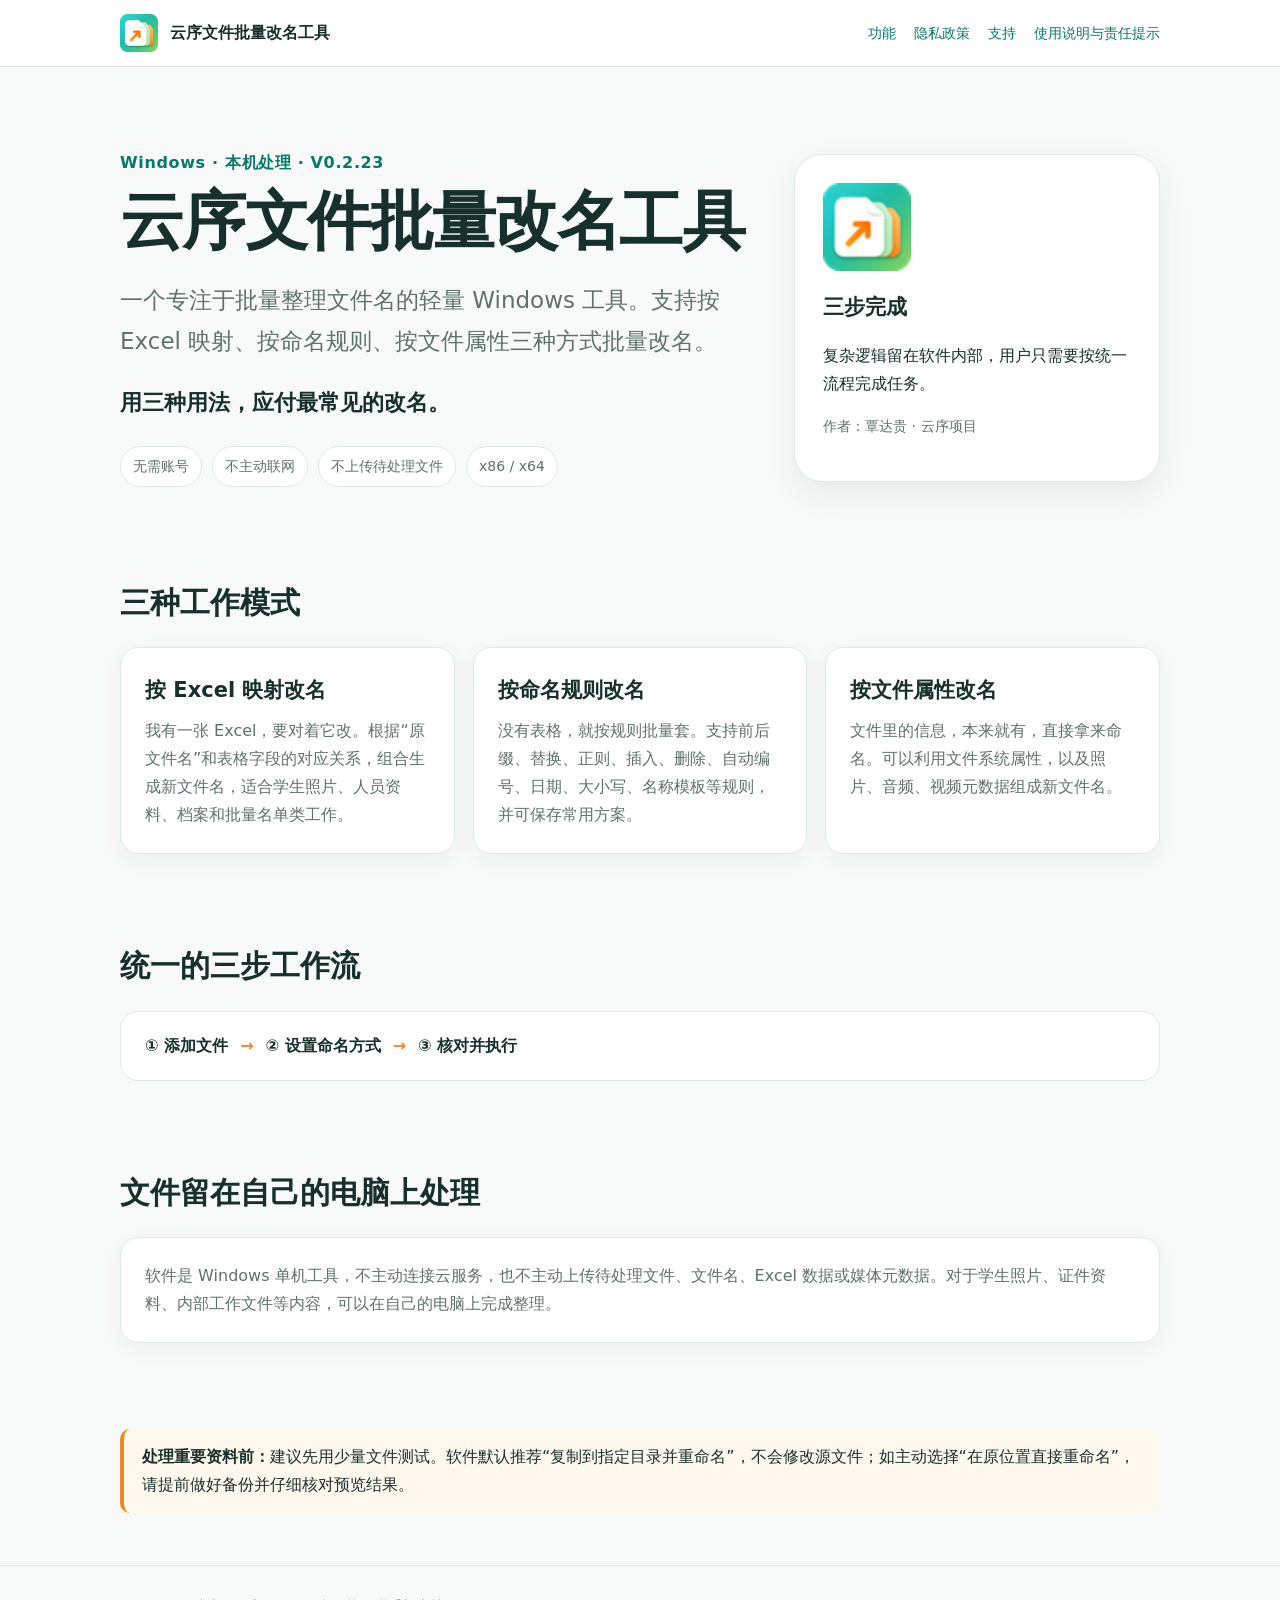
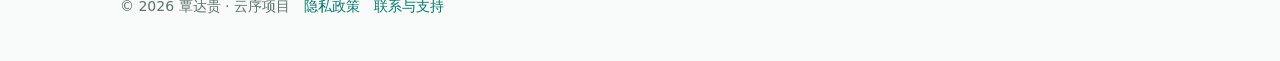
==== index.html @ 3ac27c0e "Initial website for 云序文件批量改名工具" ====
<!doctype html>
<html lang="zh-CN">
<head>
  <meta charset="utf-8">
  <meta name="viewport" content="width=device-width, initial-scale=1">
  <meta name="description" content="云序文件批量改名工具：支持 Excel 映射、命名规则、文件属性三种模式的离线 Windows 批量改名工具。">
  <title>云序文件批量改名工具</title>
  <link rel="icon" href="assets/store-logo.png">
  <link rel="stylesheet" href="assets/style.css">
</head>
<body>
<header class="topbar">
  <div class="wrap nav">
    <a class="brand" href="index.html"><img src="assets/store-logo.png" alt="云序文件批量改名工具图标"><span>云序文件批量改名工具</span></a>
    <nav class="links" aria-label="主导航"><a href="#features">功能</a><a href="privacy.html">隐私政策</a><a href="support.html">支持</a><a href="terms.html">使用说明与责任提示</a></nav>
  </div>
</header>
<main>
  <section class="hero">
    <div class="wrap hero-grid">
      <div>
        <div class="eyebrow">Windows · 本机处理 · V0.2.23</div>
        <h1>云序文件批量改名工具</h1>
        <p class="lead">一个专注于批量整理文件名的轻量 Windows 工具。支持按 Excel 映射、按命名规则、按文件属性三种方式批量改名。</p>
        <div class="slogan">用三种用法，应付最常见的改名。</div>
        <div class="badges"><span class="badge">无需账号</span><span class="badge">不主动联网</span><span class="badge">不上传待处理文件</span><span class="badge">x86 / x64</span></div>
      </div>
      <aside class="hero-card">
        <img src="assets/store-logo.png" alt="应用图标">
        <h3>三步完成</h3>
        <p>复杂逻辑留在软件内部，用户只需要按统一流程完成任务。</p>
        <p class="meta">作者：覃达贵 · 云序项目</p>
      </aside>
    </div>
  </section>

  <section id="features">
    <div class="wrap">
      <h2>三种工作模式</h2>
      <div class="grid3">
        <article class="card"><h3>按 Excel 映射改名</h3><p>我有一张 Excel，要对着它改。根据“原文件名”和表格字段的对应关系，组合生成新文件名，适合学生照片、人员资料、档案和批量名单类工作。</p></article>
        <article class="card"><h3>按命名规则改名</h3><p>没有表格，就按规则批量套。支持前后缀、替换、正则、插入、删除、自动编号、日期、大小写、名称模板等规则，并可保存常用方案。</p></article>
        <article class="card"><h3>按文件属性改名</h3><p>文件里的信息，本来就有，直接拿来命名。可以利用文件系统属性，以及照片、音频、视频元数据组成新文件名。</p></article>
      </div>
    </div>
  </section>

  <section>
    <div class="wrap">
      <h2>统一的三步工作流</h2>
      <div class="stepbar"><div class="step">① 添加文件</div><div class="arrow">→</div><div class="step">② 设置命名方式</div><div class="arrow">→</div><div class="step">③ 核对并执行</div></div>
    </div>
  </section>

  <section>
    <div class="wrap">
      <h2>文件留在自己的电脑上处理</h2>
      <div class="card">
        <p>软件是 Windows 单机工具，不主动连接云服务，也不主动上传待处理文件、文件名、Excel 数据或媒体元数据。对于学生照片、证件资料、内部工作文件等内容，可以在自己的电脑上完成整理。</p>
      </div>
    </div>
  </section>

  <section>
    <div class="wrap">
      <div class="note"><strong>处理重要资料前：</strong>建议先用少量文件测试。软件默认推荐“复制到指定目录并重命名”，不会修改源文件；如主动选择“在原位置直接重命名”，请提前做好备份并仔细核对预览结果。</div>
    </div>
  </section>
</main>
<footer><div class="wrap">© 2026 覃达贵 · 云序项目　<a href="privacy.html">隐私政策</a>　<a href="support.html">联系与支持</a></div></footer>
</body>
</html>
---- assets/style.css ----
:root {
  --bg: #f7faf9;
  --surface: #ffffff;
  --text: #17302b;
  --muted: #60716c;
  --line: #dfe8e5;
  --brand: #0f9f8d;
  --brand-dark: #08786b;
  --accent: #ed8a24;
  --shadow: 0 12px 32px rgba(24, 58, 51, 0.08);
  --radius: 18px;
}
* { box-sizing: border-box; }
html { scroll-behavior: smooth; }
body {
  margin: 0;
  font-family: "Segoe UI", "Microsoft YaHei UI", "Microsoft YaHei", system-ui, -apple-system, sans-serif;
  color: var(--text);
  background: var(--bg);
  line-height: 1.75;
}
a { color: var(--brand-dark); text-decoration: none; }
a:hover { text-decoration: underline; }
.wrap { width: min(1040px, calc(100% - 32px)); margin: 0 auto; }
.topbar {
  position: sticky; top: 0; z-index: 10;
  background: rgba(255,255,255,.92); backdrop-filter: blur(10px);
  border-bottom: 1px solid var(--line);
}
.nav { min-height: 66px; display: flex; align-items: center; justify-content: space-between; gap: 20px; }
.brand { display: flex; align-items: center; gap: 12px; font-weight: 700; color: var(--text); }
.brand img { width: 38px; height: 38px; }
.links { display: flex; flex-wrap: wrap; gap: 18px; font-size: 14px; }
.hero { padding: 82px 0 56px; }
.hero-grid { display: grid; grid-template-columns: 1.4fr .8fr; gap: 34px; align-items: center; }
.eyebrow { color: var(--brand-dark); font-weight: 700; letter-spacing: .04em; }
h1 { margin: 8px 0 16px; font-size: clamp(38px, 7vw, 64px); line-height: 1.13; letter-spacing: -.025em; }
.lead { font-size: clamp(18px, 2.4vw, 23px); color: var(--muted); max-width: 740px; }
.slogan { margin-top: 22px; font-size: 22px; font-weight: 700; }
.hero-card { background: var(--surface); border: 1px solid var(--line); border-radius: 28px; box-shadow: var(--shadow); padding: 28px; }
.hero-card img { width: 88px; height: 88px; display: block; margin-bottom: 18px; image-rendering: auto; }
.badges { display: flex; flex-wrap: wrap; gap: 10px; margin-top: 24px; }
.badge { border: 1px solid var(--line); background: #fff; border-radius: 999px; padding: 7px 12px; font-size: 14px; color: var(--muted); }
section { padding: 34px 0 52px; }
h2 { font-size: 30px; margin: 0 0 18px; }
h3 { margin: 0 0 8px; font-size: 21px; }
.grid3 { display: grid; grid-template-columns: repeat(3, 1fr); gap: 18px; }
.card { background: var(--surface); border: 1px solid var(--line); border-radius: var(--radius); padding: 24px; box-shadow: 0 6px 22px rgba(24,58,51,.05); }
.card p { margin: 0; color: var(--muted); }
.stepbar { display: grid; grid-template-columns: repeat(5, auto); gap: 12px; align-items: center; justify-content: start; background: var(--surface); border: 1px solid var(--line); border-radius: var(--radius); padding: 20px 24px; }
.step { font-weight: 700; }
.arrow { color: var(--accent); font-weight: 700; }
.note { border-left: 4px solid var(--accent); padding: 14px 18px; background: #fff8ef; border-radius: 10px; }
.page-head { padding: 54px 0 20px; }
.content { background: var(--surface); border: 1px solid var(--line); border-radius: var(--radius); padding: 28px clamp(20px, 4vw, 42px); margin-bottom: 48px; }
.content h2 { font-size: 24px; margin-top: 34px; }
.content h2:first-child { margin-top: 0; }
.content ul { padding-left: 1.4em; }
.meta { color: var(--muted); font-size: 14px; }
code { background: #eef5f3; padding: 2px 6px; border-radius: 6px; word-break: break-word; }
footer { border-top: 1px solid var(--line); padding: 28px 0 42px; color: var(--muted); font-size: 14px; }
@media (max-width: 760px) {
  .links { gap: 12px; }
  .hero { padding-top: 54px; }
  .hero-grid, .grid3 { grid-template-columns: 1fr; }
  .hero-card { order: -1; }
  .stepbar { grid-template-columns: 1fr; }
  .arrow { transform: rotate(90deg); width: max-content; }
}
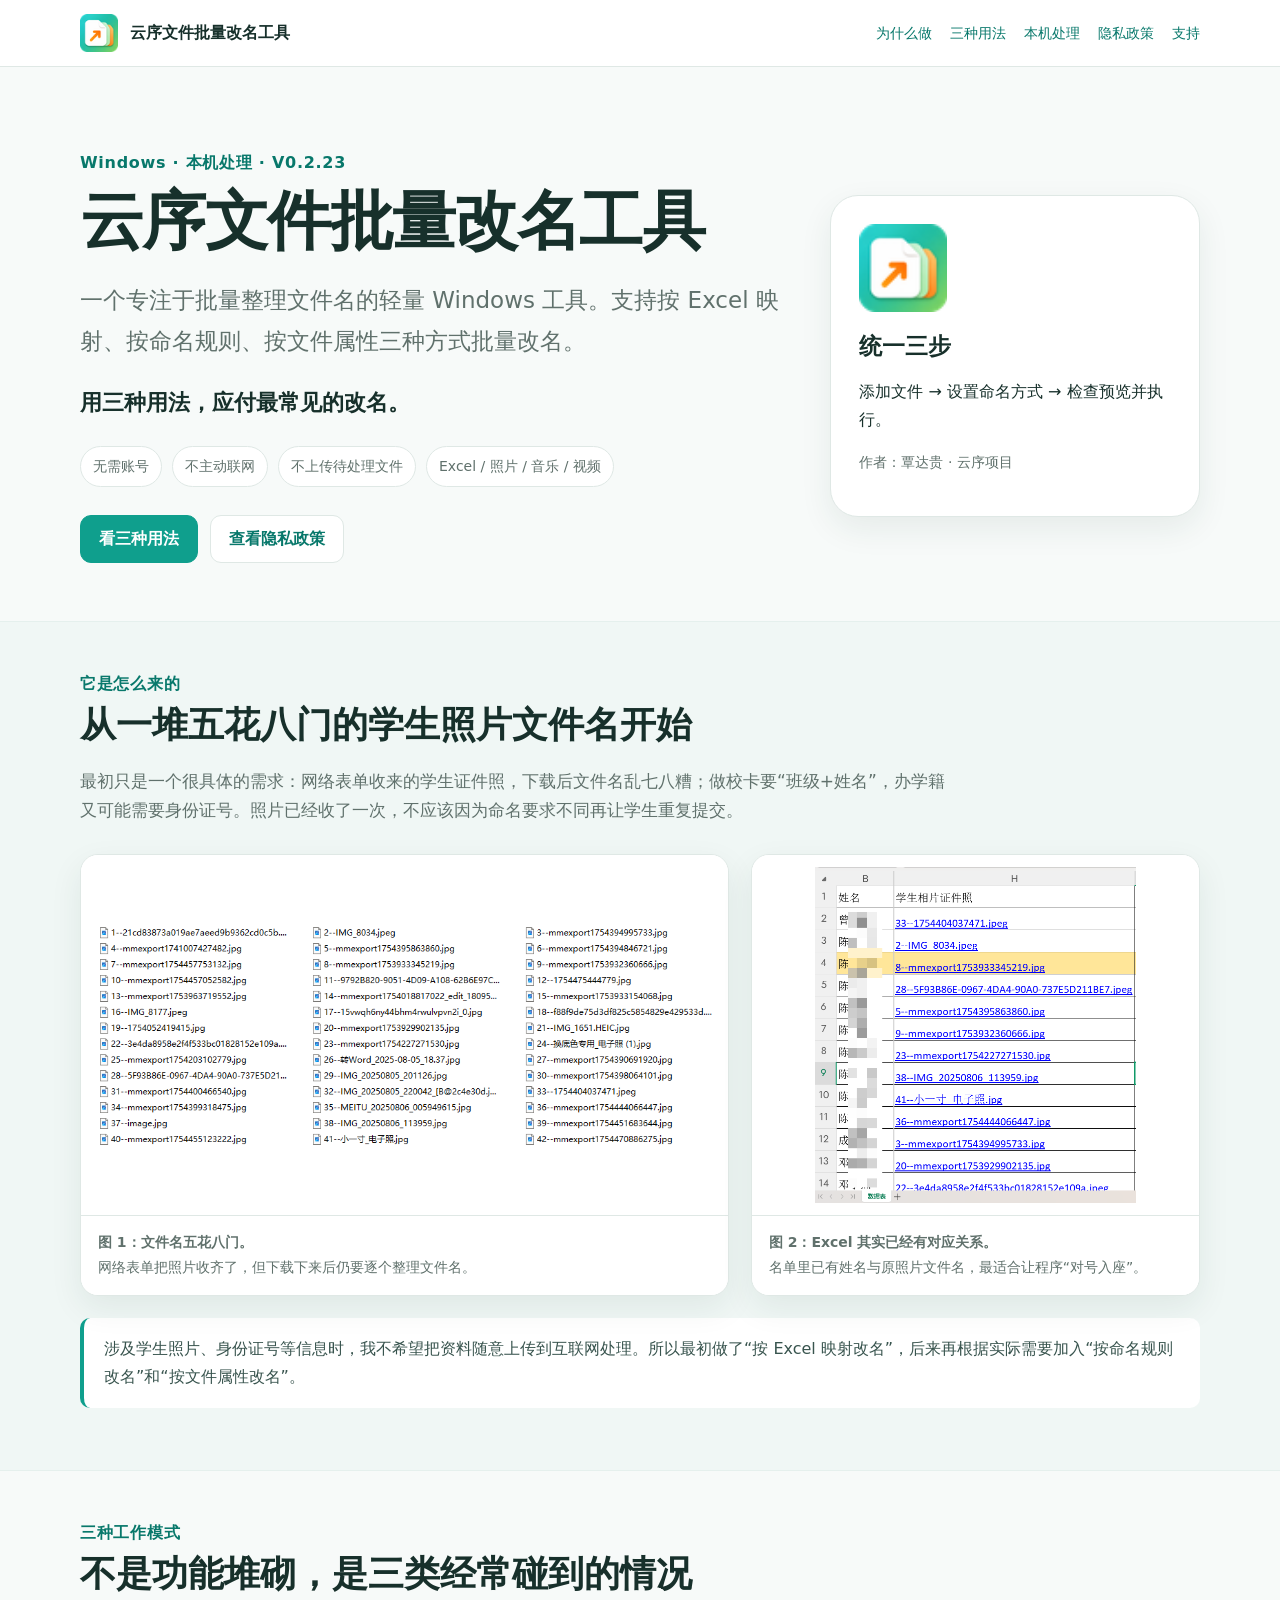
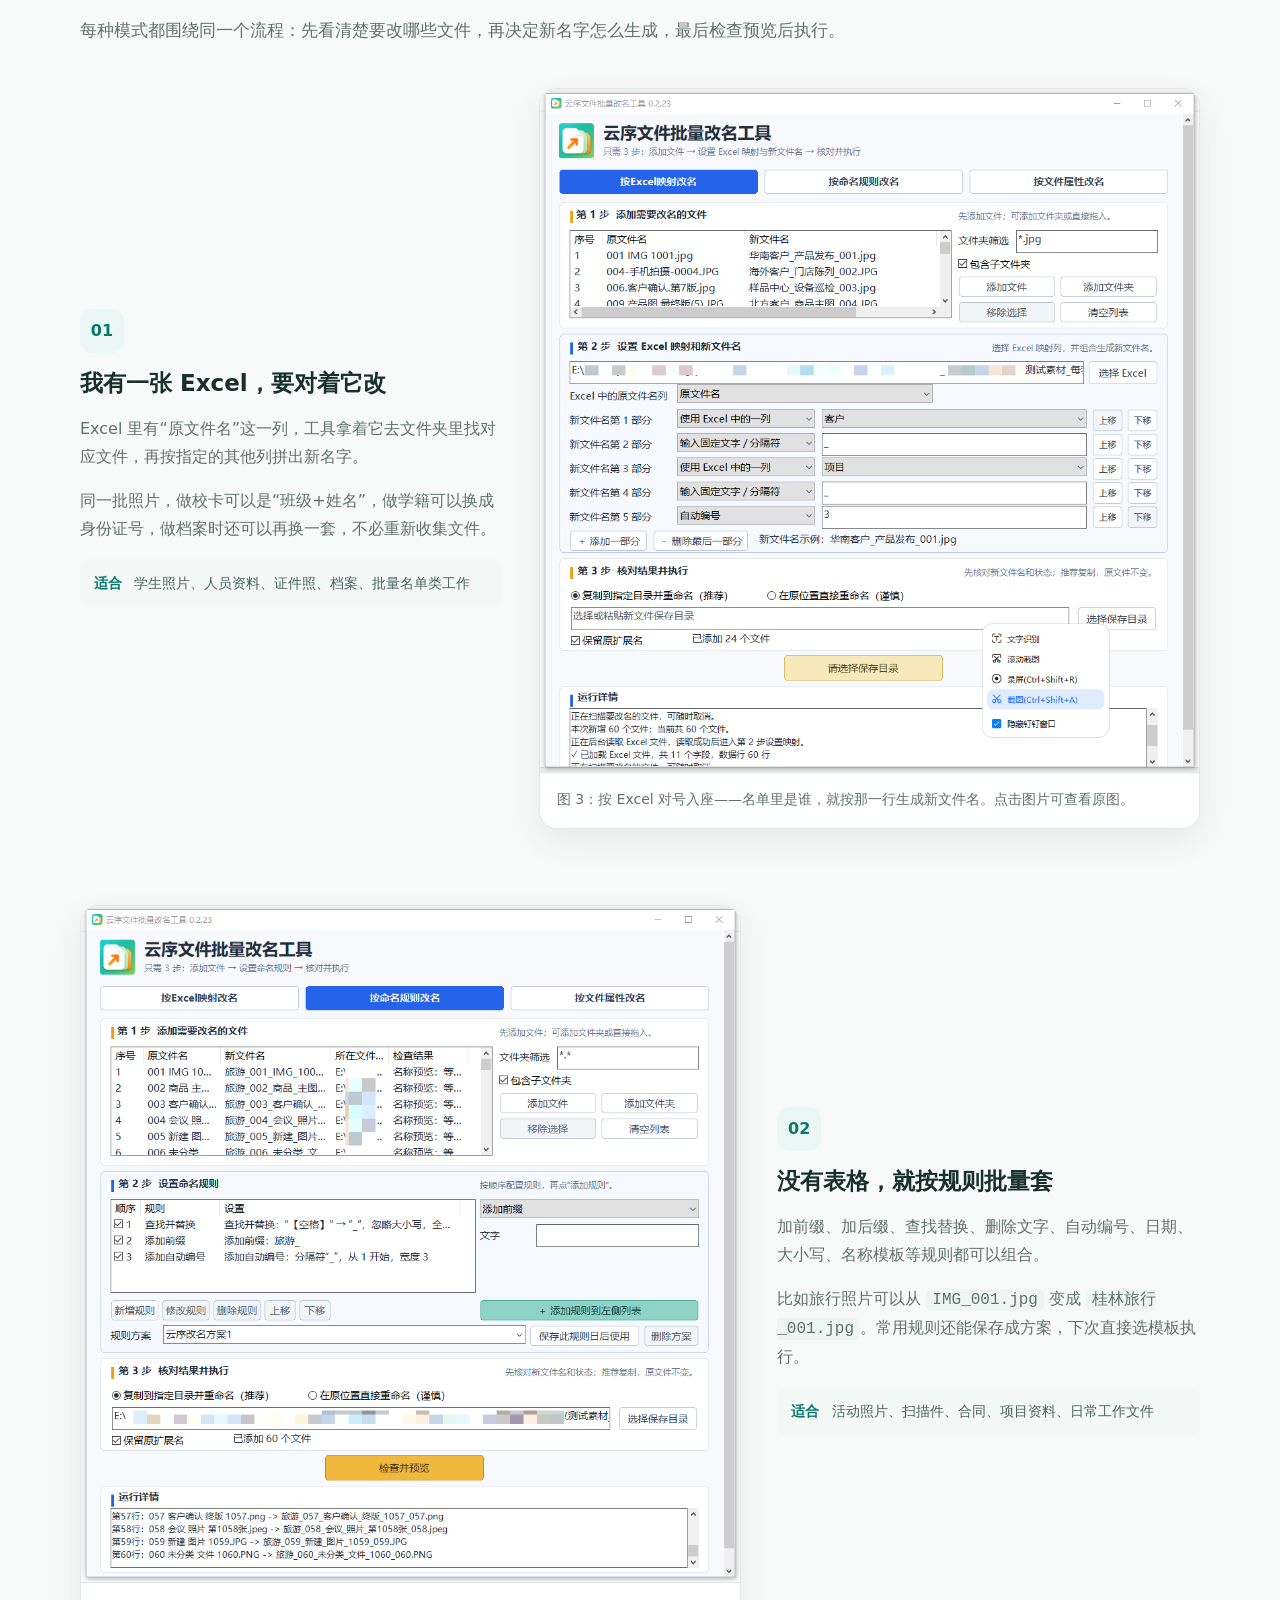
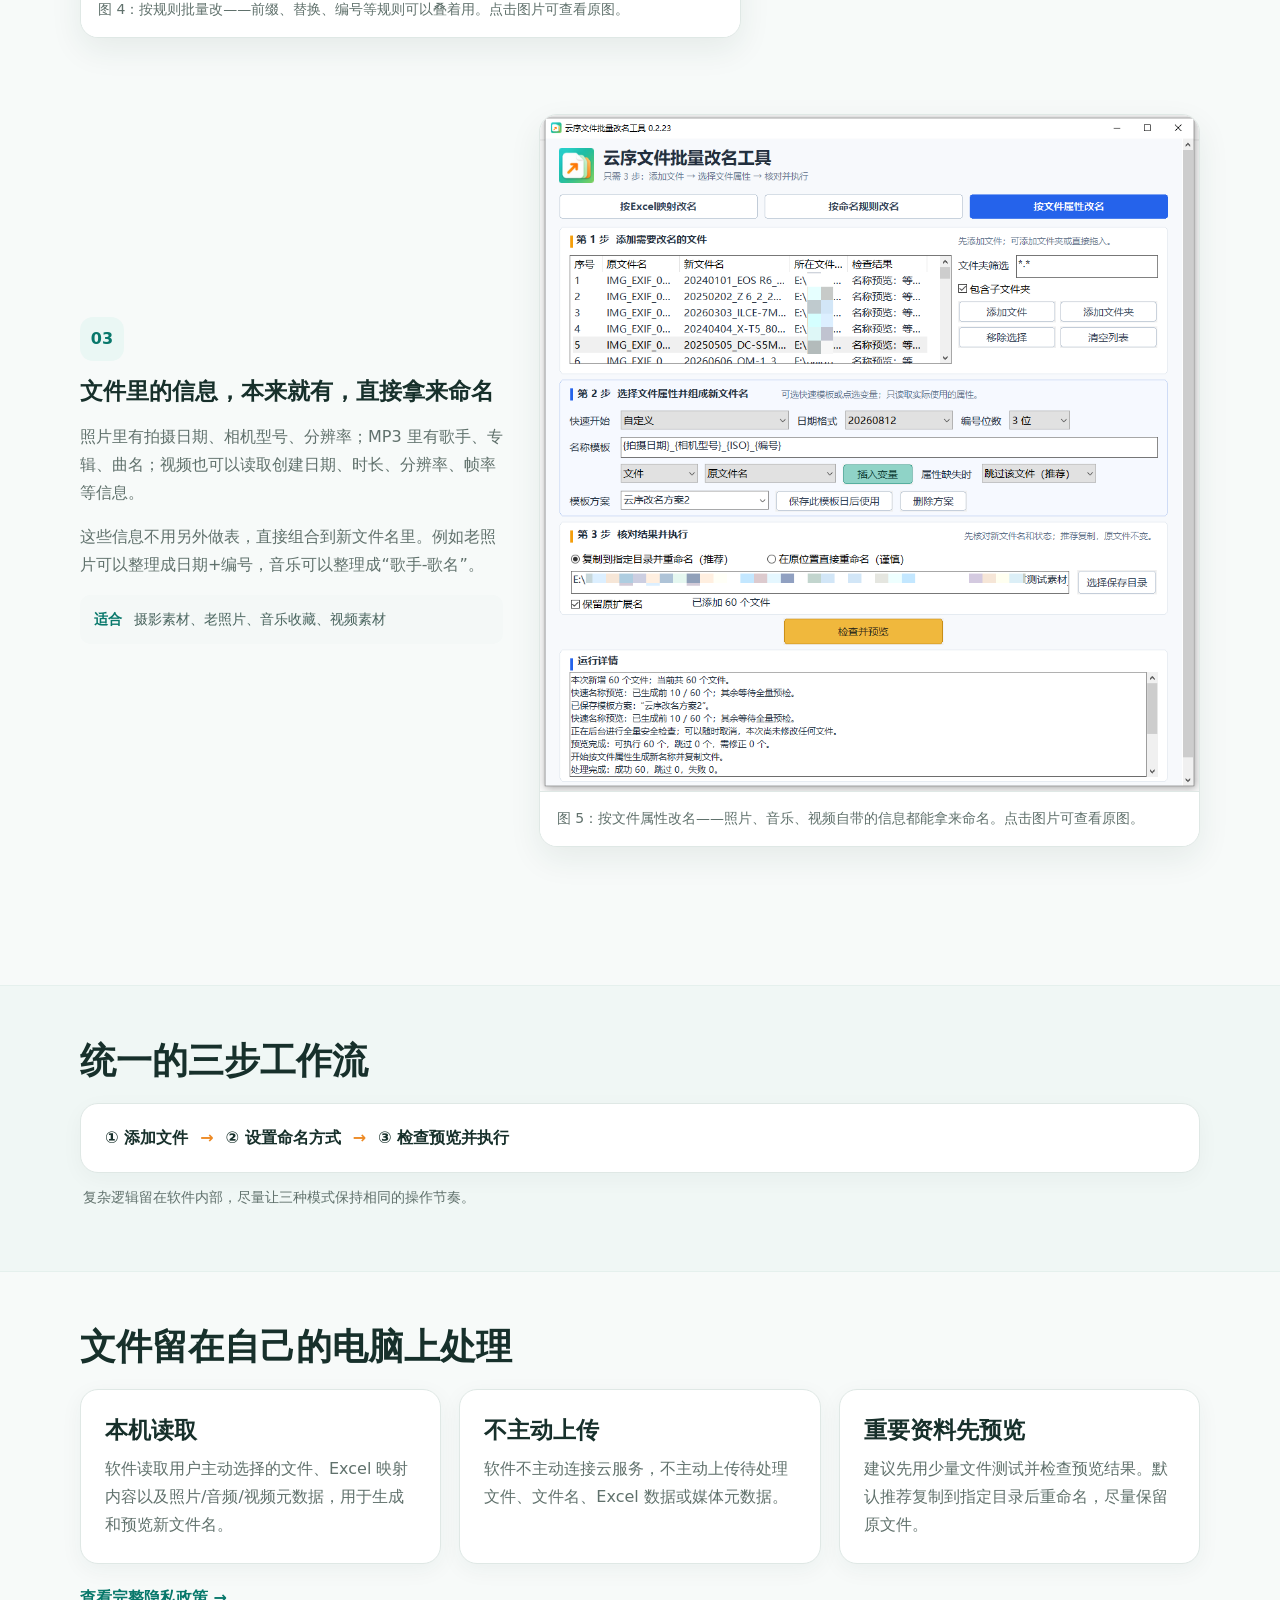
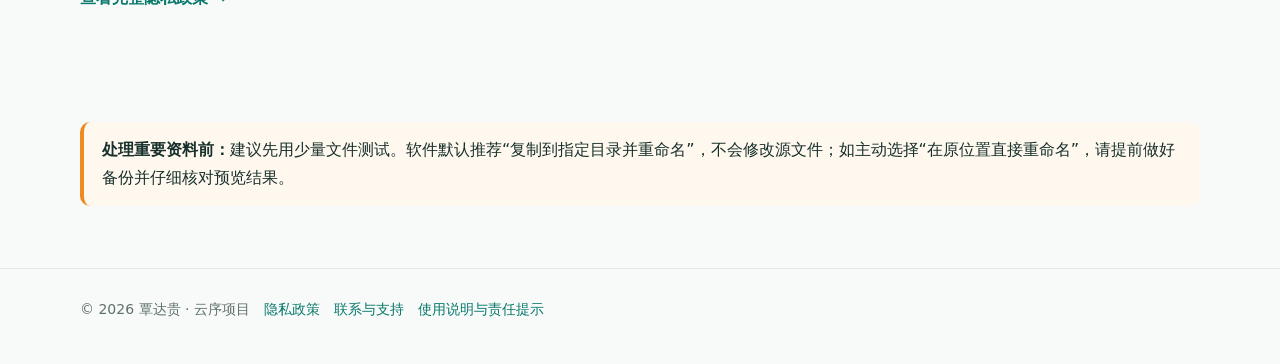
==== commit ef3ba63f: "Add product screenshots and usage examples" ====
--- a/index.html
+++ b/index.html
@@ -4,6 +4,7 @@
   <meta charset="utf-8">
   <meta name="viewport" content="width=device-width, initial-scale=1">
   <meta name="description" content="云序文件批量改名工具：支持 Excel 映射、命名规则、文件属性三种模式的离线 Windows 批量改名工具。">
+  <meta name="theme-color" content="#0f9f8d">
   <title>云序文件批量改名工具</title>
   <link rel="icon" href="assets/store-logo.png">
   <link rel="stylesheet" href="assets/style.css">
@@ -12,9 +13,12 @@
 <header class="topbar">
   <div class="wrap nav">
     <a class="brand" href="index.html"><img src="assets/store-logo.png" alt="云序文件批量改名工具图标"><span>云序文件批量改名工具</span></a>
-    <nav class="links" aria-label="主导航"><a href="#features">功能</a><a href="privacy.html">隐私政策</a><a href="support.html">支持</a><a href="terms.html">使用说明与责任提示</a></nav>
+    <nav class="links" aria-label="主导航">
+      <a href="#story">为什么做</a><a href="#features">三种用法</a><a href="#privacy">本机处理</a><a href="privacy.html">隐私政策</a><a href="support.html">支持</a>
+    </nav>
   </div>
 </header>
+
 <main>
   <section class="hero">
     <div class="wrap hero-grid">
@@ -23,41 +27,106 @@
         <h1>云序文件批量改名工具</h1>
         <p class="lead">一个专注于批量整理文件名的轻量 Windows 工具。支持按 Excel 映射、按命名规则、按文件属性三种方式批量改名。</p>
         <div class="slogan">用三种用法，应付最常见的改名。</div>
-        <div class="badges"><span class="badge">无需账号</span><span class="badge">不主动联网</span><span class="badge">不上传待处理文件</span><span class="badge">x86 / x64</span></div>
+        <div class="badges"><span class="badge">无需账号</span><span class="badge">不主动联网</span><span class="badge">不上传待处理文件</span><span class="badge">Excel / 照片 / 音乐 / 视频</span></div>
+        <div class="hero-actions"><a class="button primary" href="#features">看三种用法</a><a class="button" href="privacy.html">查看隐私政策</a></div>
       </div>
       <aside class="hero-card">
         <img src="assets/store-logo.png" alt="应用图标">
-        <h3>三步完成</h3>
-        <p>复杂逻辑留在软件内部，用户只需要按统一流程完成任务。</p>
+        <h3>统一三步</h3>
+        <p>添加文件 → 设置命名方式 → 检查预览并执行。</p>
         <p class="meta">作者：覃达贵 · 云序项目</p>
       </aside>
     </div>
   </section>
 
-  <section id="features">
+  <section id="story" class="section-soft">
     <div class="wrap">
-      <h2>三种工作模式</h2>
-      <div class="grid3">
-        <article class="card"><h3>按 Excel 映射改名</h3><p>我有一张 Excel，要对着它改。根据“原文件名”和表格字段的对应关系，组合生成新文件名，适合学生照片、人员资料、档案和批量名单类工作。</p></article>
-        <article class="card"><h3>按命名规则改名</h3><p>没有表格，就按规则批量套。支持前后缀、替换、正则、插入、删除、自动编号、日期、大小写、名称模板等规则，并可保存常用方案。</p></article>
-        <article class="card"><h3>按文件属性改名</h3><p>文件里的信息，本来就有，直接拿来命名。可以利用文件系统属性，以及照片、音频、视频元数据组成新文件名。</p></article>
+      <div class="section-kicker">它是怎么来的</div>
+      <h2>从一堆五花八门的学生照片文件名开始</h2>
+      <p class="section-intro">最初只是一个很具体的需求：网络表单收来的学生证件照，下载后文件名乱七八糟；做校卡要“班级+姓名”，办学籍又可能需要身份证号。照片已经收了一次，不应该因为命名要求不同再让学生重复提交。</p>
+
+      <div class="story-grid">
+        <figure class="shot-card compact-shot">
+          <a href="assets/screenshots/01-problem-files.png" target="_blank" rel="noopener"><img src="assets/screenshots/01-problem-files.png" alt="网络表单下载后的学生照片文件名示例，姓名等信息已做模糊处理" loading="lazy"></a>
+          <figcaption><strong>图 1：文件名五花八门。</strong><br>网络表单把照片收齐了，但下载下来后仍要逐个整理文件名。</figcaption>
+        </figure>
+        <figure class="shot-card compact-shot narrow-shot">
+          <a href="assets/screenshots/02-excel-mapping-source.png" target="_blank" rel="noopener"><img src="assets/screenshots/02-excel-mapping-source.png" alt="Excel 中姓名和原照片文件名的对应关系，个人信息已做模糊处理" loading="lazy"></a>
+          <figcaption><strong>图 2：Excel 其实已经有对应关系。</strong><br>名单里已有姓名与原照片文件名，最适合让程序“对号入座”。</figcaption>
+        </figure>
       </div>
+
+      <div class="origin-note">涉及学生照片、身份证号等信息时，我不希望把资料随意上传到互联网处理。所以最初做了“按 Excel 映射改名”，后来再根据实际需要加入“按命名规则改名”和“按文件属性改名”。</div>
     </div>
   </section>
 
-  <section>
+  <section id="features">
     <div class="wrap">
-      <h2>统一的三步工作流</h2>
-      <div class="stepbar"><div class="step">① 添加文件</div><div class="arrow">→</div><div class="step">② 设置命名方式</div><div class="arrow">→</div><div class="step">③ 核对并执行</div></div>
+      <div class="section-kicker">三种工作模式</div>
+      <h2>不是功能堆砌，是三类经常碰到的情况</h2>
+      <p class="section-intro">每种模式都围绕同一个流程：先看清楚要改哪些文件，再决定新名字怎么生成，最后检查预览后执行。</p>
+
+      <article class="feature feature-left">
+        <div class="feature-copy">
+          <div class="feature-number">01</div>
+          <h3>我有一张 Excel，要对着它改</h3>
+          <p>Excel 里有“原文件名”这一列，工具拿着它去文件夹里找对应文件，再按指定的其他列拼出新名字。</p>
+          <p>同一批照片，做校卡可以是“班级+姓名”，做学籍可以换成身份证号，做档案时还可以再换一套，不必重新收集文件。</p>
+          <div class="mini-example"><span>适合</span> 学生照片、人员资料、证件照、档案、批量名单类工作</div>
+        </div>
+        <figure class="product-shot">
+          <a href="assets/screenshots/03-excel-mode.png" target="_blank" rel="noopener"><img src="assets/screenshots/03-excel-mode.png" alt="云序文件批量改名工具的按 Excel 映射改名界面" loading="lazy"></a>
+          <figcaption>图 3：按 Excel 对号入座——名单里是谁，就按那一行生成新文件名。点击图片可查看原图。</figcaption>
+        </figure>
+      </article>
+
+      <article class="feature feature-right">
+        <div class="feature-copy">
+          <div class="feature-number">02</div>
+          <h3>没有表格，就按规则批量套</h3>
+          <p>加前缀、加后缀、查找替换、删除文字、自动编号、日期、大小写、名称模板等规则都可以组合。</p>
+          <p>比如旅行照片可以从 <code>IMG_001.jpg</code> 变成 <code>桂林旅行_001.jpg</code>。常用规则还能保存成方案，下次直接选模板执行。</p>
+          <div class="mini-example"><span>适合</span> 活动照片、扫描件、合同、项目资料、日常工作文件</div>
+        </div>
+        <figure class="product-shot">
+          <a href="assets/screenshots/04-rule-mode.png" target="_blank" rel="noopener"><img src="assets/screenshots/04-rule-mode.png" alt="云序文件批量改名工具的按命名规则改名界面" loading="lazy"></a>
+          <figcaption>图 4：按规则批量改——前缀、替换、编号等规则可以叠着用。点击图片可查看原图。</figcaption>
+        </figure>
+      </article>
+
+      <article class="feature feature-left">
+        <div class="feature-copy">
+          <div class="feature-number">03</div>
+          <h3>文件里的信息，本来就有，直接拿来命名</h3>
+          <p>照片里有拍摄日期、相机型号、分辨率；MP3 里有歌手、专辑、曲名；视频也可以读取创建日期、时长、分辨率、帧率等信息。</p>
+          <p>这些信息不用另外做表，直接组合到新文件名里。例如老照片可以整理成日期+编号，音乐可以整理成“歌手-歌名”。</p>
+          <div class="mini-example"><span>适合</span> 摄影素材、老照片、音乐收藏、视频素材</div>
+        </div>
+        <figure class="product-shot">
+          <a href="assets/screenshots/05-property-mode.png" target="_blank" rel="noopener"><img src="assets/screenshots/05-property-mode.png" alt="云序文件批量改名工具的按文件属性改名界面" loading="lazy"></a>
+          <figcaption>图 5：按文件属性改名——照片、音乐、视频自带的信息都能拿来命名。点击图片可查看原图。</figcaption>
+        </figure>
+      </article>
     </div>
   </section>
 
-  <section>
+  <section class="section-soft">
+    <div class="wrap">
+      <h2>统一的三步工作流</h2>
+      <div class="stepbar"><div class="step">① 添加文件</div><div class="arrow">→</div><div class="step">② 设置命名方式</div><div class="arrow">→</div><div class="step">③ 检查预览并执行</div></div>
+      <p class="meta workflow-note">复杂逻辑留在软件内部，尽量让三种模式保持相同的操作节奏。</p>
+    </div>
+  </section>
+
+  <section id="privacy">
     <div class="wrap">
       <h2>文件留在自己的电脑上处理</h2>
-      <div class="card">
-        <p>软件是 Windows 单机工具，不主动连接云服务，也不主动上传待处理文件、文件名、Excel 数据或媒体元数据。对于学生照片、证件资料、内部工作文件等内容，可以在自己的电脑上完成整理。</p>
+      <div class="privacy-grid">
+        <div class="card"><h3>本机读取</h3><p>软件读取用户主动选择的文件、Excel 映射内容以及照片/音频/视频元数据，用于生成和预览新文件名。</p></div>
+        <div class="card"><h3>不主动上传</h3><p>软件不主动连接云服务，不主动上传待处理文件、文件名、Excel 数据或媒体元数据。</p></div>
+        <div class="card"><h3>重要资料先预览</h3><p>建议先用少量文件测试并检查预览结果。默认推荐复制到指定目录后重命名，尽量保留原文件。</p></div>
       </div>
+      <p class="privacy-link"><a href="privacy.html">查看完整隐私政策 →</a></p>
     </div>
   </section>
 
@@ -67,6 +136,7 @@
     </div>
   </section>
 </main>
-<footer><div class="wrap">© 2026 覃达贵 · 云序项目　<a href="privacy.html">隐私政策</a>　<a href="support.html">联系与支持</a></div></footer>
+
+<footer><div class="wrap">© 2026 覃达贵 · 云序项目　<a href="privacy.html">隐私政策</a>　<a href="support.html">联系与支持</a>　<a href="terms.html">使用说明与责任提示</a></div></footer>
 </body>
 </html>
--- a/assets/style.css
+++ b/assets/style.css
@@ -6,6 +6,7 @@
   --line: #dfe8e5;
   --brand: #0f9f8d;
   --brand-dark: #08786b;
+  --brand-soft: #eaf7f4;
   --accent: #ed8a24;
   --shadow: 0 12px 32px rgba(24, 58, 51, 0.08);
   --radius: 18px;
@@ -21,35 +22,62 @@
 }
 a { color: var(--brand-dark); text-decoration: none; }
 a:hover { text-decoration: underline; }
-.wrap { width: min(1040px, calc(100% - 32px)); margin: 0 auto; }
+img { max-width: 100%; }
+.wrap { width: min(1120px, calc(100% - 32px)); margin: 0 auto; }
 .topbar {
   position: sticky; top: 0; z-index: 10;
-  background: rgba(255,255,255,.92); backdrop-filter: blur(10px);
+  background: rgba(255,255,255,.94); backdrop-filter: blur(10px);
   border-bottom: 1px solid var(--line);
 }
 .nav { min-height: 66px; display: flex; align-items: center; justify-content: space-between; gap: 20px; }
 .brand { display: flex; align-items: center; gap: 12px; font-weight: 700; color: var(--text); }
 .brand img { width: 38px; height: 38px; }
 .links { display: flex; flex-wrap: wrap; gap: 18px; font-size: 14px; }
-.hero { padding: 82px 0 56px; }
-.hero-grid { display: grid; grid-template-columns: 1.4fr .8fr; gap: 34px; align-items: center; }
-.eyebrow { color: var(--brand-dark); font-weight: 700; letter-spacing: .04em; }
+.hero { padding: 82px 0 58px; }
+.hero-grid { display: grid; grid-template-columns: 1.45fr .75fr; gap: 36px; align-items: center; }
+.eyebrow, .section-kicker { color: var(--brand-dark); font-weight: 800; letter-spacing: .045em; }
 h1 { margin: 8px 0 16px; font-size: clamp(38px, 7vw, 64px); line-height: 1.13; letter-spacing: -.025em; }
-.lead { font-size: clamp(18px, 2.4vw, 23px); color: var(--muted); max-width: 740px; }
-.slogan { margin-top: 22px; font-size: 22px; font-weight: 700; }
+.lead { font-size: clamp(18px, 2.4vw, 23px); color: var(--muted); max-width: 760px; }
+.slogan { margin-top: 22px; font-size: 22px; font-weight: 800; }
 .hero-card { background: var(--surface); border: 1px solid var(--line); border-radius: 28px; box-shadow: var(--shadow); padding: 28px; }
-.hero-card img { width: 88px; height: 88px; display: block; margin-bottom: 18px; image-rendering: auto; }
+.hero-card img { width: 88px; height: 88px; display: block; margin-bottom: 18px; }
 .badges { display: flex; flex-wrap: wrap; gap: 10px; margin-top: 24px; }
 .badge { border: 1px solid var(--line); background: #fff; border-radius: 999px; padding: 7px 12px; font-size: 14px; color: var(--muted); }
-section { padding: 34px 0 52px; }
-h2 { font-size: 30px; margin: 0 0 18px; }
-h3 { margin: 0 0 8px; font-size: 21px; }
-.grid3 { display: grid; grid-template-columns: repeat(3, 1fr); gap: 18px; }
+.hero-actions { display: flex; flex-wrap: wrap; gap: 12px; margin-top: 28px; }
+.button { display: inline-flex; align-items: center; justify-content: center; min-height: 44px; padding: 9px 18px; border: 1px solid var(--line); border-radius: 11px; background: #fff; font-weight: 700; }
+.button.primary { background: var(--brand); color: white; border-color: var(--brand); }
+.button:hover { text-decoration: none; transform: translateY(-1px); }
+section { padding: 48px 0 62px; }
+.section-soft { background: #f0f7f5; border-top: 1px solid #e5f0ed; border-bottom: 1px solid #e5f0ed; }
+h2 { font-size: clamp(28px, 4vw, 36px); margin: 4px 0 18px; line-height: 1.3; }
+h3 { margin: 0 0 9px; font-size: 23px; line-height: 1.4; }
+.section-intro { max-width: 880px; color: var(--muted); font-size: 17px; margin: 0 0 28px; }
+.grid3, .privacy-grid { display: grid; grid-template-columns: repeat(3, 1fr); gap: 18px; }
 .card { background: var(--surface); border: 1px solid var(--line); border-radius: var(--radius); padding: 24px; box-shadow: 0 6px 22px rgba(24,58,51,.05); }
 .card p { margin: 0; color: var(--muted); }
-.stepbar { display: grid; grid-template-columns: repeat(5, auto); gap: 12px; align-items: center; justify-content: start; background: var(--surface); border: 1px solid var(--line); border-radius: var(--radius); padding: 20px 24px; }
-.step { font-weight: 700; }
-.arrow { color: var(--accent); font-weight: 700; }
+.story-grid { display: grid; grid-template-columns: 1.3fr .9fr; gap: 22px; align-items: stretch; }
+.shot-card, .product-shot { margin: 0; background: #fff; border: 1px solid var(--line); border-radius: var(--radius); overflow: hidden; box-shadow: var(--shadow); }
+.shot-card a, .product-shot a { display: block; background: #fff; }
+.shot-card img { width: 100%; display: block; object-fit: contain; }
+.compact-shot img { height: 360px; object-fit: contain; padding: 12px; }
+.narrow-shot img { height: 360px; object-fit: contain; padding: 12px; }
+.shot-card figcaption, .product-shot figcaption { padding: 14px 17px 16px; color: var(--muted); font-size: 14px; border-top: 1px solid var(--line); background: #fff; }
+.origin-note { margin-top: 22px; border-left: 4px solid var(--brand); background: #fff; padding: 17px 20px; border-radius: 10px; color: #38544e; }
+.feature { display: grid; grid-template-columns: .78fr 1.22fr; gap: 36px; align-items: center; margin: 42px 0 76px; }
+.feature.feature-right { grid-template-columns: 1.22fr .78fr; }
+.feature-right .feature-copy { order: 2; }
+.feature-right .product-shot { order: 1; }
+.feature-copy p { color: var(--muted); font-size: 16px; }
+.feature-number { display: inline-flex; width: 44px; height: 44px; align-items: center; justify-content: center; border-radius: 13px; background: var(--brand-soft); color: var(--brand-dark); font-weight: 900; margin-bottom: 14px; }
+.product-shot img { width: 100%; display: block; background: #fff; }
+.product-shot a:hover img { filter: brightness(.985); }
+.mini-example { margin-top: 16px; padding: 12px 14px; border-radius: 10px; background: #f4f8f7; color: #49645e; font-size: 14px; }
+.mini-example span { color: var(--brand-dark); font-weight: 800; margin-right: 8px; }
+.stepbar { display: grid; grid-template-columns: repeat(5, auto); gap: 12px; align-items: center; justify-content: start; background: var(--surface); border: 1px solid var(--line); border-radius: var(--radius); padding: 20px 24px; box-shadow: 0 6px 22px rgba(24,58,51,.04); }
+.step { font-weight: 800; }
+.arrow { color: var(--accent); font-weight: 800; }
+.workflow-note { margin: 12px 3px 0; }
+.privacy-link { margin: 20px 0 0; font-weight: 700; }
 .note { border-left: 4px solid var(--accent); padding: 14px 18px; background: #fff8ef; border-radius: 10px; }
 .page-head { padding: 54px 0 20px; }
 .content { background: var(--surface); border: 1px solid var(--line); border-radius: var(--radius); padding: 28px clamp(20px, 4vw, 42px); margin-bottom: 48px; }
@@ -59,11 +87,23 @@
 .meta { color: var(--muted); font-size: 14px; }
 code { background: #eef5f3; padding: 2px 6px; border-radius: 6px; word-break: break-word; }
 footer { border-top: 1px solid var(--line); padding: 28px 0 42px; color: var(--muted); font-size: 14px; }
-@media (max-width: 760px) {
-  .links { gap: 12px; }
+@media (max-width: 860px) {
+  .links { gap: 11px; }
   .hero { padding-top: 54px; }
-  .hero-grid, .grid3 { grid-template-columns: 1fr; }
+  .hero-grid, .grid3, .privacy-grid, .story-grid, .feature, .feature.feature-right { grid-template-columns: 1fr; }
   .hero-card { order: -1; }
+  .feature-right .feature-copy, .feature-right .product-shot { order: initial; }
+  .feature { gap: 20px; margin-bottom: 58px; }
+  .compact-shot img, .narrow-shot img { height: auto; padding: 8px; }
   .stepbar { grid-template-columns: 1fr; }
   .arrow { transform: rotate(90deg); width: max-content; }
 }
+@media (max-width: 620px) {
+  .nav { align-items: flex-start; padding: 12px 0; }
+  .brand span { display: none; }
+  .links { justify-content: flex-end; }
+  section { padding: 38px 0 48px; }
+  .hero { padding: 42px 0 46px; }
+  .hero-actions .button { width: 100%; }
+  .product-shot { border-radius: 13px; }
+}
